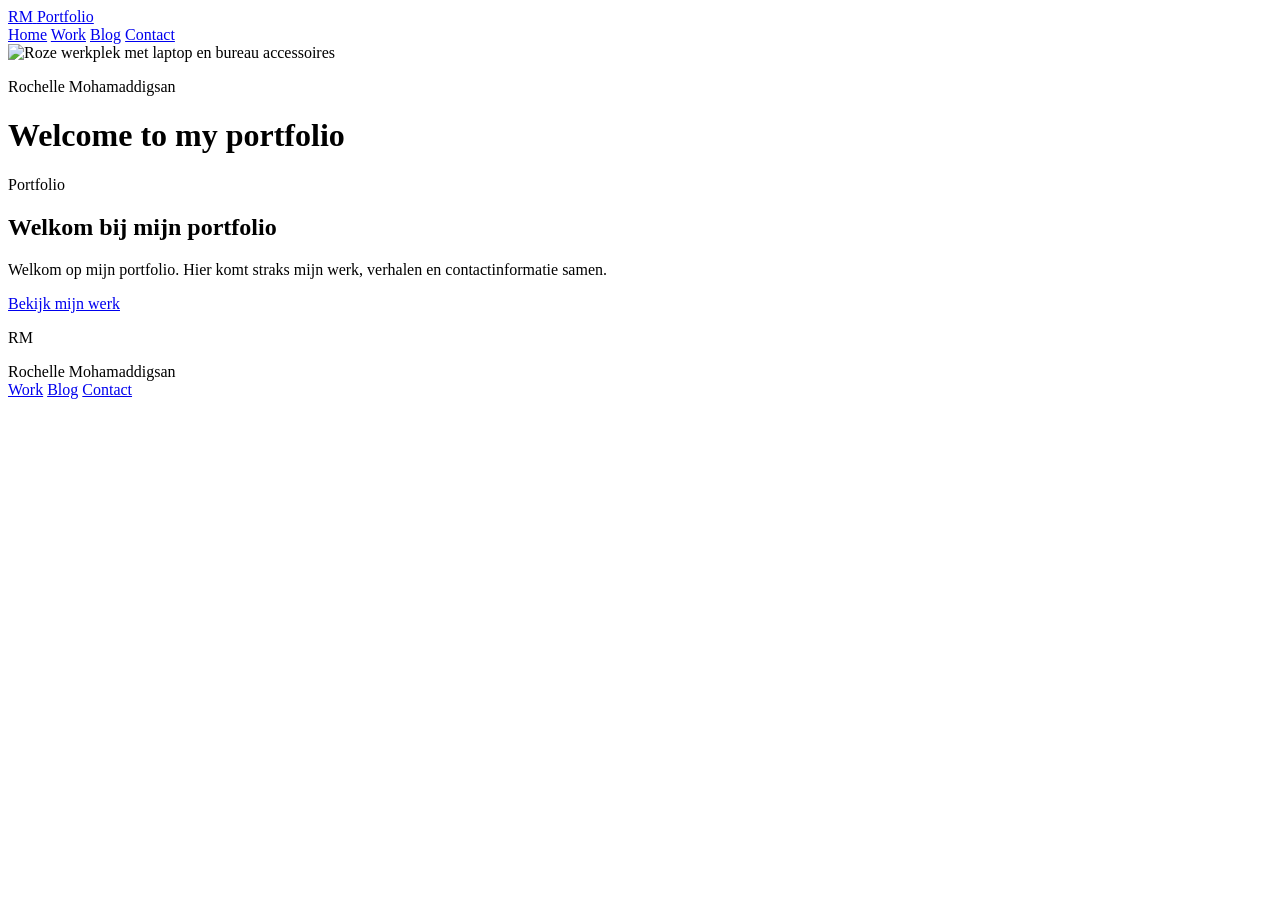
==== index.html @ f8901129 "Add files via upload" ====
<!DOCTYPE html>
<html lang="nl">
<head>
  <meta charset="UTF-8">
  <meta name="viewport" content="width=device-width, initial-scale=1.0">
  <title>RM Portfolio</title>
  <link rel="stylesheet" href="css/main.css">
</head>
<body>
  <aside class="side-nav" aria-label="Hoofdnavigatie">
    <a href="index.html" class="nav-brand" aria-label="RM Portfolio home">
      <span class="brand-mark">RM</span>
      <span class="brand-text">Portfolio</span>
    </a>
 
    <nav class="nav-menu">
      <a href="index.html" class="active">Home</a>
      <a href="work.html">Work</a>
      <a href="blog.html">Blog</a>
      <a href="contact.html">Contact</a>
    </nav>
  </aside>
 
  <header class="site-header">
    <img class="header-image" src="img/Portfolio Header.png" alt="Roze werkplek met laptop en bureau accessoires">
    <div class="page-header-title">
      <p>Rochelle Mohamaddigsan</p>
    </div>
    <div class="hero-welcome">
      <h1>Welcome to my portfolio</h1>
    </div>
  </header>
 
  <main class="home-content">
    <section class="intro">
      <p class="eyebrow">Portfolio</p>
      <h1>Welkom bij mijn portfolio</h1>
      <p>
        Welkom op mijn portfolio. Hier komt straks mijn werk, verhalen en contactinformatie samen.
      </p>
      <a class="primary-link" href="work.html">Bekijk mijn werk</a>
    </section>
  </main>
 
  <footer class="site-footer">
    <p>RM</p>
    <span>Rochelle Mohamaddigsan</span>
    <nav aria-label="Footer navigatie">
      <a href="work.html">Work</a>
      <a href="blog.html">Blog</a>
      <a href="contact.html">Contact</a>
    </nav>
  </footer>
</body>
</html>
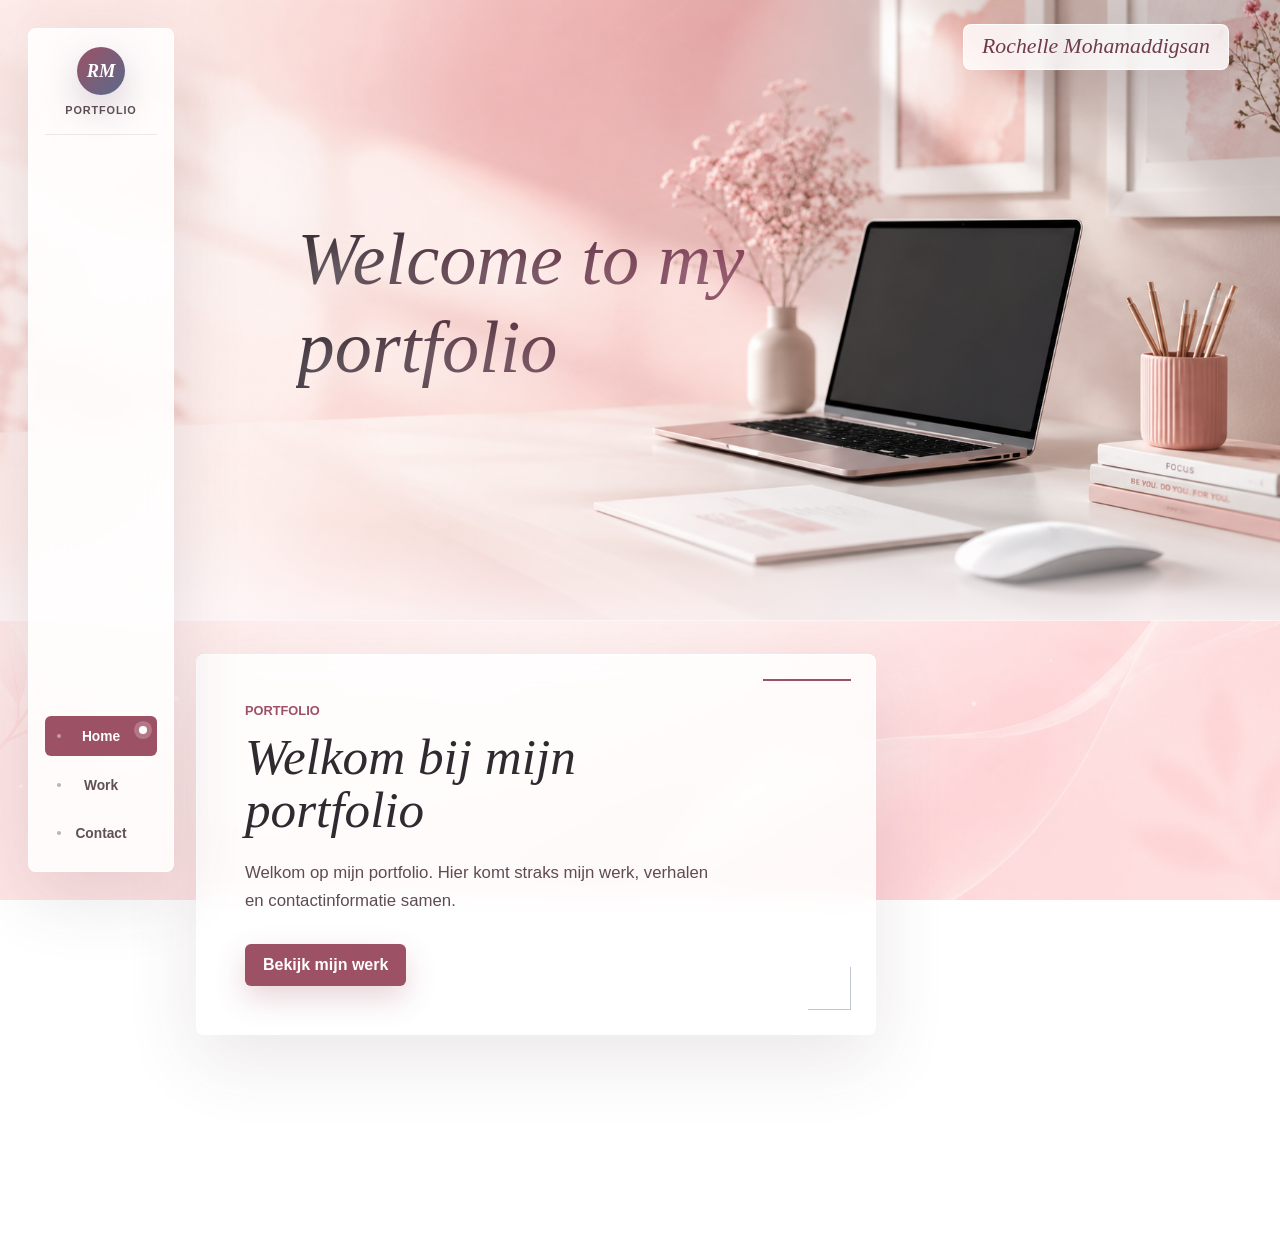
==== commit 1a3a6466: "commit" ====
--- a/index.html
+++ b/index.html
@@ -16,13 +16,12 @@
     <nav class="nav-menu">
       <a href="index.html" class="active">Home</a>
       <a href="work.html">Work</a>
-      <a href="blog.html">Blog</a>
       <a href="contact.html">Contact</a>
     </nav>
   </aside>
  
   <header class="site-header">
-    <img class="header-image" src="img/Portfolio Header.png" alt="Roze werkplek met laptop en bureau accessoires">
+    <img class="header-image" src="img/portfolio-header.png" alt="Roze werkplek met laptop en bureau accessoires">
     <div class="page-header-title">
       <p>Rochelle Mohamaddigsan</p>
     </div>
@@ -47,7 +46,6 @@
     <span>Rochelle Mohamaddigsan</span>
     <nav aria-label="Footer navigatie">
       <a href="work.html">Work</a>
-      <a href="blog.html">Blog</a>
       <a href="contact.html">Contact</a>
     </nav>
   </footer>
--- a/css/main.css
+++ b/css/main.css
@@ -0,0 +1,1538 @@
+* { 
+  box-sizing: border-box; 
+} 
+ 
+/* Base */ 
+ 
+html { 
+  min-height: 100%; 
+} 
+ 
+body { 
+  min-height: 100vh; 
+  margin: 0; 
+  color: #2f2930; 
+  font-family: "Segoe UI", Arial, sans-serif; 
+  background-image: url("../img/portfolio-background.png"); 
+  background-size: cover; 
+  background-position: center; 
+  background-attachment: fixed; 
+} 
+ 
+body::before { 
+  position: fixed; 
+  z-index: -1; 
+  inset: 0; 
+  content: ""; 
+  background: rgba(255, 248, 250, 0.34); 
+} 
+ 
+a { 
+  color: inherit; 
+  text-decoration: none; 
+} 
+ 
+/* Sidebar navigation */ 
+ 
+.side-nav { 
+  position: fixed; 
+  z-index: 5; 
+  top: 28px; 
+  left: 28px; 
+  display: flex; 
+  flex-direction: column; 
+  justify-content: space-between; 
+  width: 146px; 
+  min-height: calc(100vh - 56px); 
+  padding: 18px 16px; 
+  color: #40343a; 
+  background: rgba(255, 255, 255, 0.84); 
+  border: 1px solid rgba(255, 255, 255, 0.96); 
+  border-radius: 8px; 
+  box-shadow: 0 24px 70px rgba(80, 58, 68, 0.14); 
+  backdrop-filter: blur(18px); 
+} 
+ 
+.nav-brand { 
+  display: grid; 
+  justify-items: center; 
+  gap: 9px; 
+  padding-bottom: 18px; 
+  text-align: center; 
+  border-bottom: 1px solid rgba(95, 81, 87, 0.12); 
+} 
+ 
+.brand-mark { 
+  display: grid; 
+  place-items: center; 
+  width: 48px; 
+  height: 48px; 
+  min-height: 0; 
+  padding: 0; 
+  color: #fff; 
+  font-family: Georgia, "Times New Roman", serif; 
+  font-size: 1.15rem; 
+  font-style: italic; 
+  font-weight: 600; 
+  line-height: 1; 
+  background: linear-gradient(135deg, #9d5165, #596a8c); 
+  border-radius: 50%; 
+  box-shadow: 0 14px 36px rgba(120, 85, 115, 0.28); 
+} 
+ 
+.brand-text { 
+  color: #5d4d54; 
+  font-size: 0.68rem; 
+  font-weight: 700; 
+  letter-spacing: 0.08em; 
+  text-transform: uppercase; 
+} 
+ 
+.nav-menu { 
+  display: grid; 
+  gap: 8px; 
+} 
+ 
+.nav-menu a { 
+  position: relative; 
+  display: flex; 
+  align-items: center; 
+  min-height: 40px; 
+  justify-content: center; 
+  padding: 0 12px; 
+  overflow: hidden; 
+  color: #5f5157; 
+  font-size: 0.86rem; 
+  font-weight: 600; 
+  border-radius: 6px; 
+  transition: color 180ms ease, background 180ms ease, transform 180ms ease; 
+} 
+ 
+.nav-menu a::before { 
+  position: absolute; 
+  left: 12px; 
+  width: 4px; 
+  height: 4px; 
+  margin-right: 0; 
+  content: ""; 
+  background: currentColor; 
+  border-radius: 50%; 
+  opacity: 0.42; 
+} 
+ 
+.nav-menu a:hover, 
+.nav-menu a.active { 
+  color: #fff; 
+  background: #9d5165; 
+  transform: translateY(-1px); 
+} 
+ 
+.nav-menu a.active::after { 
+  position: absolute; 
+  top: 10px; 
+  right: 10px; 
+  width: 8px; 
+  height: 8px; 
+  content: ""; 
+  background: #fff; 
+  border-radius: 50%; 
+  box-shadow: 0 0 0 5px rgba(255, 255, 255, 0.22); 
+} 
+ 
+.nav-duck { 
+  position: relative; 
+  padding: 10px 8px; 
+  overflow: hidden; 
+  text-align: center; 
+  background: #fff4bc; 
+  border: 2px solid rgba(237, 190, 69, 0.58); 
+  border-radius: 8px; 
+  box-shadow: 0 12px 28px rgba(179, 122, 35, 0.14); 
+} 
+ 
+.nav-duck p { 
+  position: relative; 
+  z-index: 1; 
+  margin: 6px 0 0; 
+  color: #8c5b18; 
+  font-family: "Trebuchet MS", "Segoe UI", Arial, sans-serif; 
+  font-size: 0.78rem; 
+  font-weight: 700; 
+  line-height: 1.15; 
+} 
+ 
+.nav-duck img { 
+  position: relative; 
+  z-index: 1; 
+  display: block; 
+  width: 48px; 
+  height: 48px; 
+  margin: 0 auto; 
+  object-fit: contain; 
+  transform: rotate(-5deg); 
+  filter: drop-shadow(0 8px 10px rgba(140, 91, 24, 0.18)); 
+  animation: duckyBob 3.2s ease-in-out infinite; 
+} 
+ 
+.nav-duck:hover img { 
+  animation: duckyWave 650ms ease-in-out infinite; 
+} 
+ 
+.nav-duck::after { 
+  display: block; 
+  position: absolute; 
+  right: 10px; 
+  bottom: 30px; 
+  width: 14px; 
+  height: 8px; 
+  margin: 0; 
+  content: ""; 
+  background: rgba(255, 255, 255, 0.7); 
+  border-radius: 50%; 
+} 
+ 
+.nav-duck::before { 
+  position: absolute; 
+  top: 8px; 
+  right: 10px; 
+  content: "quack"; 
+  color: rgba(140, 91, 24, 0.5); 
+  font-size: 0.58rem; 
+  font-weight: 800; 
+  transform: rotate(10deg); 
+} 
+ 
+/* Decorative right-side accent */ 
+ 
+.page-side-accent { 
+  position: fixed; 
+  z-index: 4; 
+  right: 24px; 
+  top: 190px; 
+  display: grid; 
+  gap: 12px; 
+  width: 116px; 
+  pointer-events: none; 
+} 
+ 
+.page-side-accent::before { 
+  position: absolute; 
+  top: -34px; 
+  right: 12px; 
+  width: 56px; 
+  height: 56px; 
+  content: ""; 
+  background: 
+    radial-gradient(circle at 30% 35%, #fff 0 6px, transparent 7px), 
+    radial-gradient(circle at 68% 68%, rgba(157, 81, 101, 0.22) 0 9px, transparent 10px), 
+    rgba(255, 255, 255, 0.58); 
+  border: 1px solid rgba(255, 255, 255, 0.78); 
+  border-radius: 50%; 
+  box-shadow: 0 16px 42px rgba(88, 60, 72, 0.1); 
+  backdrop-filter: blur(10px); 
+} 
+ 
+.page-side-accent::after { 
+  position: absolute; 
+  right: 42px; 
+  bottom: -46px; 
+  width: 8px; 
+  height: 8px; 
+  content: ""; 
+  background: #9d5165; 
+  border-radius: 50%; 
+  box-shadow: 
+    18px 16px 0 rgba(89, 106, 140, 0.42), 
+    -14px 34px 0 rgba(157, 81, 101, 0.34), 
+    10px 54px 0 rgba(217, 166, 58, 0.42); 
+} 
+ 
+.page-side-accent span { 
+  display: block; 
+  padding: 12px 10px; 
+  color: #6f3b4d; 
+  font-family: Georgia, "Times New Roman", serif; 
+  font-size: 0.95rem; 
+  font-style: italic; 
+  text-align: center; 
+  background: rgba(255, 255, 255, 0.72); 
+  border: 1px solid rgba(255, 255, 255, 0.88); 
+  border-radius: 8px; 
+  box-shadow: 0 16px 42px rgba(88, 60, 72, 0.1); 
+  backdrop-filter: blur(12px); 
+} 
+ 
+.page-side-accent span:nth-child(2) { 
+  transform: translateX(-14px); 
+} 
+ 
+.page-side-accent span:nth-child(3) { 
+  transform: translateX(6px); 
+} 
+ 
+/* Page hero */ 
+ 
+.site-header { 
+  position: relative; 
+  width: 100%; 
+  margin-left: 0; 
+} 
+ 
+.site-header::after { 
+  position: absolute; 
+  right: 0; 
+  bottom: -1px; 
+  left: 0; 
+  display: block; 
+  height: 96px; 
+  content: ""; 
+  pointer-events: none; 
+  background: linear-gradient(180deg, rgba(255, 248, 250, 0), rgba(255, 248, 250, 0.76)); 
+} 
+ 
+.header-image { 
+  display: block; 
+  width: 100%; 
+  height: clamp(320px, 56vw, 620px); 
+  object-fit: cover; 
+  object-position: center; 
+} 
+ 
+.page-header-title { 
+  position: absolute; 
+  z-index: 1; 
+  top: 24px; 
+  right: clamp(24px, 4vw, 56px); 
+  max-width: min(720px, calc(100% - 56px)); 
+  color: #5f3d49; 
+} 
+ 
+.page-header-title p { 
+  margin: 0; 
+  padding: 11px 18px; 
+  color: #6f3b4d; 
+  font-family: Georgia, "Times New Roman", serif; 
+  font-size: clamp(1rem, 1.7vw, 1.55rem); 
+  font-style: italic; 
+  font-weight: 500; 
+  line-height: 1; 
+  background: rgba(255, 255, 255, 0.82); 
+  border: 1px solid rgba(255, 255, 255, 0.86); 
+  border-radius: 8px; 
+  box-shadow: 0 16px 42px rgba(86, 58, 69, 0.12); 
+  backdrop-filter: blur(10px); 
+} 
+ 
+.hero-welcome { 
+  position: absolute; 
+  z-index: 1; 
+  top: 50%; 
+  left: clamp(220px, 22vw, 360px); 
+  width: min(560px, calc(100% - 260px)); 
+  padding: 12px 26px 20px 14px; 
+  color: #3f3138; 
+  transform: translateY(-50%); 
+} 
+ 
+.hero-welcome h1 { 
+  display: block; 
+  max-width: 13ch; 
+  margin: 0; 
+  padding: 4px 10px 8px 2px; 
+  font-family: Georgia, "Times New Roman", serif; 
+  font-size: clamp(2.7rem, 5.8vw, 5.35rem); 
+  font-style: italic; 
+  font-weight: 500; 
+  line-height: 1.18; 
+  background: linear-gradient(90deg, #342931 0%, #8b405a 42%, #596a8c 64%, #342931 100%); 
+  background-size: 240% 100%; 
+  -webkit-background-clip: text; 
+  background-clip: text; 
+  color: transparent; 
+  letter-spacing: 0; 
+  text-shadow: 0 12px 32px rgba(255, 255, 255, 0.72); 
+  animation: heroTitleIn 900ms cubic-bezier(0.2, 0.8, 0.2, 1) both, heroTitleGlow 7s ease-in-out 1.1s infinite; 
+} 
+ 
+@keyframes heroTitleIn { 
+  from { 
+    opacity: 0; 
+    transform: translateY(18px); 
+  } 
+ 
+  to { 
+    opacity: 1; 
+    transform: translateY(0); 
+  } 
+} 
+ 
+@keyframes heroTitleGlow { 
+  0%, 
+  100% { 
+    background-position: 0% 50%; 
+  } 
+ 
+  50% { 
+    background-position: 100% 50%; 
+  } 
+} 
+ 
+@media (prefers-reduced-motion: reduce) { 
+  .hero-welcome h1, 
+  .nav-duck img, 
+  .profile-ducky, 
+  .contact-walking-ducky, 
+  .nav-duck:hover img, 
+  .profile-card:hover .profile-ducky { 
+    animation: none; 
+  } 
+} 
+ 
+/* Main layout */ 
+ 
+.home-content { 
+  width: min(900px, calc(100% - 236px)); 
+  margin: 0 0 0 196px; 
+  padding: clamp(18px, 3vw, 34px) 0 clamp(52px, 8vw, 104px); 
+} 
+ 
+.intro { 
+  position: relative; 
+  max-width: 680px; 
+  min-height: 280px; 
+  padding: clamp(28px, 4vw, 48px); 
+  overflow: hidden; 
+  background: rgba(255, 255, 255, 0.84); 
+  border: 1px solid rgba(255, 255, 255, 0.94); 
+  border-radius: 8px; 
+  box-shadow: 0 24px 72px rgba(88, 60, 72, 0.12); 
+  backdrop-filter: blur(12px); 
+} 
+ 
+.intro::before { 
+  position: absolute; 
+  top: 24px; 
+  right: 24px; 
+  width: 88px; 
+  height: 2px; 
+  content: ""; 
+  background: #9d5165; 
+} 
+ 
+.intro::after { 
+  position: absolute; 
+  right: 24px; 
+  bottom: 24px; 
+  width: 42px; 
+  height: 42px; 
+  content: ""; 
+  border-right: 1px solid rgba(93, 104, 138, 0.38); 
+  border-bottom: 1px solid rgba(93, 104, 138, 0.38); 
+} 
+ 
+/* Home: profile */ 
+ 
+.profile-card { 
+  position: relative; 
+  display: grid; 
+  grid-template-columns: minmax(0, 1fr) 220px; 
+  gap: clamp(24px, 4vw, 42px); 
+  align-items: start; 
+  max-width: 860px; 
+  margin-top: 28px; 
+  padding: clamp(26px, 4vw, 46px); 
+  color: #4c3d44; 
+  background: rgba(255, 255, 255, 0.86); 
+  border: 1px solid rgba(255, 255, 255, 0.94); 
+  border-radius: 8px; 
+  box-shadow: 0 24px 72px rgba(88, 60, 72, 0.12); 
+  backdrop-filter: blur(12px); 
+} 
+ 
+.profile-card::before { 
+  position: absolute; 
+  top: 24px; 
+  right: 24px; 
+  width: 88px; 
+  height: 2px; 
+  content: ""; 
+  background: #9d5165; 
+} 
+ 
+.profile-card p:not(.eyebrow) { 
+  max-width: 76ch; 
+  margin: 0; 
+  font-size: 1rem; 
+  line-height: 1.85; 
+  overflow-wrap: break-word; 
+} 
+ 
+.profile-text, 
+.project-content, 
+.contact-copy, 
+.contact-details { 
+  min-width: 0; 
+} 
+ 
+.profile-card p:not(.eyebrow) + p { 
+  margin-top: 18px; 
+} 
+ 
+.profile-photo-placeholder { 
+  position: relative; 
+  display: grid; 
+  place-items: center; 
+  width: 100%; 
+  aspect-ratio: 4 / 5; 
+  overflow: visible; 
+  color: #8a5264; 
+  font-family: Georgia, "Times New Roman", serif; 
+  font-size: 1.25rem; 
+  font-style: italic; 
+  background: 
+    linear-gradient(135deg, rgba(157, 81, 101, 0.14), rgba(89, 106, 140, 0.14)), 
+    rgba(255, 248, 250, 0.88); 
+  border: 1px dashed rgba(157, 81, 101, 0.44); 
+  border-radius: 8px; 
+} 
+ 
+.profile-photo-placeholder::before, 
+.profile-photo-placeholder::after { 
+  position: absolute; 
+  content: ""; 
+  border-radius: 50%; 
+} 
+ 
+.profile-photo-placeholder::before { 
+  top: 26%; 
+  width: 58px; 
+  height: 58px; 
+  background: rgba(157, 81, 101, 0.2); 
+} 
+ 
+.profile-photo-placeholder::after { 
+  bottom: 20%; 
+  width: 118px; 
+  height: 74px; 
+  background: rgba(157, 81, 101, 0.16); 
+} 
+ 
+.profile-photo-placeholder span { 
+  position: relative; 
+  z-index: 1; 
+  margin-top: 116px; 
+} 
+ 
+.profile-photo-placeholder.has-profile-photo { 
+  background: #fff; 
+  border-style: solid; 
+} 
+ 
+.profile-photo-placeholder.has-profile-photo::before, 
+.profile-photo-placeholder.has-profile-photo::after { 
+  display: none; 
+} 
+ 
+.profile-photo { 
+  display: block; 
+  width: 100%; 
+  height: 100%; 
+  object-fit: cover; 
+  object-position: center; 
+  border-radius: 8px; 
+} 
+ 
+.profile-ducky { 
+  position: absolute; 
+  z-index: 2; 
+  right: -42px; 
+  bottom: -18px; 
+  width: 92px; 
+  height: 92px; 
+  object-fit: contain; 
+  filter: drop-shadow(0 14px 18px rgba(92, 62, 74, 0.18)); 
+  transform: rotate(3deg); 
+  animation: profileDuckyPeek 4s ease-in-out infinite; 
+} 
+ 
+.profile-card:hover .profile-ducky { 
+  animation: profileDuckyWave 900ms ease-in-out infinite; 
+} 
+ 
+@keyframes duckyBob { 
+  0%, 
+  100% { 
+    transform: translateY(0) rotate(-5deg); 
+  } 
+ 
+  50% { 
+    transform: translateY(-6px) rotate(2deg); 
+  } 
+} 
+ 
+@keyframes duckyWave { 
+  0%, 
+  100% { 
+    transform: translateY(-2px) rotate(-8deg) scale(1); 
+  } 
+ 
+  50% { 
+    transform: translateY(-7px) rotate(8deg) scale(1.06); 
+  } 
+} 
+ 
+@keyframes profileDuckyPeek { 
+  0%, 
+  100% { 
+    transform: translateY(0) rotate(3deg); 
+  } 
+ 
+  45% { 
+    transform: translateY(-8px) rotate(-4deg); 
+  } 
+ 
+  60% { 
+    transform: translateY(-5px) rotate(5deg); 
+  } 
+} 
+ 
+@keyframes profileDuckyWave { 
+  0%, 
+  100% { 
+    transform: translateY(-4px) rotate(3deg) scale(1); 
+  } 
+ 
+  50% { 
+    transform: translateY(-12px) rotate(-10deg) scale(1.05); 
+  } 
+} 
+ 
+/* Home: skills */ 
+ 
+.skills-section { 
+  max-width: 900px; 
+  margin-top: 28px; 
+  padding: clamp(26px, 4vw, 46px); 
+  background: rgba(255, 255, 255, 0.82); 
+  border: 1px solid rgba(255, 255, 255, 0.94); 
+  border-radius: 8px; 
+  box-shadow: 0 24px 72px rgba(88, 60, 72, 0.12); 
+  backdrop-filter: blur(12px); 
+} 
+ 
+.section-heading { 
+  display: flex; 
+  align-items: end; 
+  justify-content: space-between; 
+  gap: 24px; 
+  margin-bottom: 24px; 
+  border-bottom: 1px solid rgba(95, 81, 87, 0.14); 
+  padding-bottom: 18px; 
+} 
+ 
+.section-heading .eyebrow { 
+  margin-bottom: 0; 
+} 
+ 
+.section-heading h2 { 
+  margin: 0; 
+  color: #3f3138; 
+  font-family: Georgia, "Times New Roman", serif; 
+  font-size: clamp(1.8rem, 3.2vw, 3rem); 
+  font-style: italic; 
+  font-weight: 500; 
+  line-height: 1; 
+} 
+ 
+.skills-grid { 
+  display: grid; 
+  grid-template-columns: repeat(3, 1fr); 
+  gap: 14px; 
+} 
+ 
+.skill-item { 
+  min-height: 180px; 
+  padding: 20px; 
+  background: rgba(255, 248, 250, 0.72); 
+  border: 1px solid rgba(157, 81, 101, 0.14); 
+  border-radius: 8px; 
+} 
+ 
+.skill-item span { 
+  display: inline-block; 
+  margin-bottom: 22px; 
+  color: #9d5165; 
+  font-family: Georgia, "Times New Roman", serif; 
+  font-size: 0.95rem; 
+  font-style: italic; 
+} 
+ 
+.skill-item h3 { 
+  margin: 0; 
+  color: #3f3138; 
+  font-size: 1rem; 
+  font-weight: 600; 
+} 
+ 
+.skill-item p { 
+  margin: 12px 0 0; 
+  color: #5f4b52; 
+  font-size: 0.92rem; 
+  line-height: 1.6; 
+} 
+ 
+.eyebrow { 
+  margin: 0 0 12px; 
+  color: #9d5165; 
+  font-size: 0.8rem; 
+  font-weight: 600; 
+  text-transform: uppercase; 
+} 
+ 
+h1 { 
+  max-width: 16ch; 
+  margin: 0; 
+  font-family: Georgia, "Times New Roman", serif; 
+  font-size: clamp(2rem, 4vw, 3.4rem); 
+  font-style: italic; 
+  font-weight: 500; 
+  line-height: 1.04; 
+} 
+ 
+.intro p:not(.eyebrow) { 
+  max-width: 50ch; 
+  margin: 22px 0 0; 
+  color: #5f4b52; 
+  font-size: 1.05rem; 
+  line-height: 1.7; 
+} 
+ 
+.primary-link { 
+  display: inline-flex; 
+  margin-top: 28px; 
+  padding: 12px 18px; 
+  color: #fff; 
+  font-weight: 600; 
+  background: #9d5165; 
+  border-radius: 6px; 
+  box-shadow: 0 12px 30px rgba(157, 81, 101, 0.24); 
+  transition: background 180ms ease, transform 180ms ease; 
+} 
+ 
+.primary-link:hover { 
+  background: #7f4057; 
+  transform: translateY(-1px); 
+} 
+ 
+/* Contact page */ 
+ 
+.contact-card { 
+  position: relative; 
+  display: grid; 
+  grid-template-columns: minmax(0, 1fr) 230px; 
+  gap: clamp(24px, 4vw, 44px); 
+  max-width: 900px; 
+  padding: clamp(28px, 4vw, 48px); 
+  background: rgba(255, 255, 255, 0.86); 
+  border: 1px solid rgba(255, 255, 255, 0.94); 
+  border-radius: 8px; 
+  box-shadow: 0 24px 72px rgba(88, 60, 72, 0.12); 
+  backdrop-filter: blur(12px); 
+} 
+ 
+.contact-walking-ducky { 
+  position: absolute; 
+  z-index: 0; 
+  top: 18px; 
+  right: 26px; 
+  width: 148px; 
+  height: 148px; 
+  object-fit: contain; 
+  opacity: 0.92; 
+  pointer-events: none; 
+  filter: drop-shadow(0 14px 18px rgba(92, 62, 74, 0.16)); 
+  transform: rotate(2deg); 
+} 
+ 
+.contact-copy { 
+  position: relative; 
+  z-index: 1; 
+  grid-column: 1 / -1; 
+  max-width: 560px; 
+  border-bottom: 1px solid rgba(95, 81, 87, 0.14); 
+  padding-bottom: 22px; 
+} 
+ 
+.contact-copy h1 { 
+  max-width: none; 
+} 
+ 
+.contact-copy p:not(.eyebrow) { 
+  max-width: 50ch; 
+  margin: 16px 0 0; 
+  color: #5f4b52; 
+  line-height: 1.7; 
+} 
+ 
+.contact-details { 
+  display: grid; 
+  gap: 14px; 
+} 
+ 
+.contact-details div { 
+  display: grid; 
+  grid-template-columns: 100px minmax(0, 1fr); 
+  gap: 18px; 
+  align-items: center; 
+  padding: 16px 0; 
+  border-bottom: 1px solid rgba(95, 81, 87, 0.12); 
+} 
+ 
+.contact-details span { 
+  color: #9d5165; 
+  font-size: 0.78rem; 
+  font-weight: 700; 
+  text-transform: uppercase; 
+} 
+ 
+.contact-details p { 
+  margin: 0; 
+  color: #3f3138; 
+  font-size: 1rem; 
+  line-height: 1.45; 
+  overflow-wrap: anywhere; 
+} 
+ 
+.contact-details a { 
+  color: #3f3138; 
+} 
+ 
+.contact-details a:hover { 
+  color: #9d5165; 
+} 
+ 
+.contact-mark { 
+  display: grid; 
+  align-content: center; 
+  min-height: 260px; 
+  padding: 24px; 
+  text-align: center; 
+  background: 
+    linear-gradient(135deg, rgba(157, 81, 101, 0.12), rgba(89, 106, 140, 0.16)), 
+    rgba(255, 248, 250, 0.82); 
+  border: 1px solid rgba(157, 81, 101, 0.18); 
+  border-radius: 8px; 
+} 
+ 
+.contact-mark span { 
+  display: grid; 
+  place-items: center; 
+  width: 86px; 
+  height: 86px; 
+  margin: 0 auto 18px; 
+  color: #fff; 
+  font-family: Georgia, "Times New Roman", serif; 
+  font-size: 2rem; 
+  font-style: italic; 
+  background: linear-gradient(135deg, #9d5165, #596a8c); 
+  border-radius: 50%; 
+  box-shadow: 0 16px 38px rgba(92, 62, 74, 0.18); 
+} 
+ 
+.contact-mark p { 
+  margin: 0; 
+  color: #5f4b52; 
+  font-family: Georgia, "Times New Roman", serif; 
+  font-size: 1rem; 
+  font-style: italic; 
+  line-height: 1.35; 
+} 
+ 
+/* Work page */ 
+ 
+.work-intro { 
+  max-width: 760px; 
+  padding: clamp(28px, 4vw, 46px); 
+  background: rgba(255, 255, 255, 0.86); 
+  border: 1px solid rgba(255, 255, 255, 0.94); 
+  border-radius: 8px; 
+  box-shadow: 0 24px 72px rgba(88, 60, 72, 0.12); 
+  backdrop-filter: blur(12px); 
+} 
+ 
+.work-intro h1 { 
+  max-width: 13ch; 
+} 
+ 
+.work-intro p:not(.eyebrow) { 
+  max-width: 58ch; 
+  margin: 18px 0 0; 
+  color: #5f4b52; 
+  line-height: 1.7; 
+} 
+ 
+.project-showcase { 
+  max-width: 900px; 
+  margin-top: 28px; 
+} 
+ 
+.project-card { 
+  overflow: hidden; 
+  background: rgba(255, 255, 255, 0.86); 
+  border: 1px solid rgba(255, 255, 255, 0.94); 
+  border-radius: 8px; 
+  box-shadow: 0 24px 72px rgba(88, 60, 72, 0.12); 
+  backdrop-filter: blur(12px); 
+} 
+ 
+.text-project-card { 
+  position: relative; 
+} 
+ 
+.text-project-card::after { 
+  position: absolute; 
+  top: 24px; 
+  right: 24px; 
+  width: 56px; 
+  height: 56px; 
+  content: ""; 
+  border-top: 1px solid rgba(157, 81, 101, 0.25); 
+  border-right: 1px solid rgba(157, 81, 101, 0.25); 
+} 
+ 
+.featured-project { 
+  display: grid; 
+  grid-template-columns: minmax(0, 1.1fr) minmax(280px, 0.9fr); 
+} 
+ 
+.project-grid { 
+  display: grid; 
+  grid-template-columns: repeat(2, minmax(0, 1fr)); 
+  align-items: start; 
+  gap: 20px; 
+  margin-top: 20px; 
+} 
+ 
+.project-stack { 
+  display: grid; 
+  gap: 20px; 
+} 
+ 
+.project-image-placeholder { 
+  position: relative; 
+  display: grid; 
+  place-items: center; 
+  min-height: 360px; 
+  color: #8a5264; 
+  font-family: Georgia, "Times New Roman", serif; 
+  font-size: 1.25rem; 
+  font-style: italic; 
+  background: 
+    linear-gradient(135deg, rgba(157, 81, 101, 0.14), rgba(89, 106, 140, 0.16)), 
+    rgba(255, 248, 250, 0.9); 
+  border-right: 1px dashed rgba(157, 81, 101, 0.24); 
+} 
+ 
+.project-image-placeholder.small { 
+  min-height: 180px; 
+  border-right: 0; 
+  border-bottom: 1px dashed rgba(157, 81, 101, 0.24); 
+} 
+ 
+.project-image-placeholder::before { 
+  position: absolute; 
+  inset: 22px; 
+  content: ""; 
+  border: 1px dashed rgba(157, 81, 101, 0.32); 
+  border-radius: 8px; 
+} 
+ 
+.project-image-placeholder::after { 
+  position: absolute; 
+  width: 72px; 
+  height: 72px; 
+  content: ""; 
+  background: rgba(157, 81, 101, 0.14); 
+  border-radius: 50%; 
+  box-shadow: 54px 42px 0 rgba(89, 106, 140, 0.12); 
+} 
+ 
+.project-image-placeholder span { 
+  position: relative; 
+  z-index: 1; 
+  padding: 8px 12px; 
+  background: rgba(255, 255, 255, 0.7); 
+  border-radius: 6px; 
+} 
+ 
+.project-image-placeholder.has-image { 
+  overflow: hidden; 
+  background: #fff; 
+} 
+ 
+.project-image-placeholder.has-image::before, 
+.project-image-placeholder.has-image::after { 
+  display: none; 
+} 
+ 
+.project-image-placeholder.has-image img { 
+  width: 100%; 
+  height: 100%; 
+  min-height: inherit; 
+  object-fit: cover; 
+  object-position: center; 
+} 
+ 
+.airgesture-card .project-image-placeholder.small { 
+  height: 280px; 
+  min-height: 0; 
+} 
+ 
+.image-zoom { 
+  display: block; 
+  width: 100%; 
+  height: 100%; 
+  min-height: inherit; 
+  padding: 0; 
+  overflow: hidden; 
+  cursor: zoom-in; 
+  background: transparent; 
+  border: 0; 
+} 
+ 
+.image-zoom img { 
+  display: block; 
+  transition: filter 220ms ease, transform 220ms ease; 
+} 
+ 
+.image-zoom:hover img { 
+  filter: brightness(1.04); 
+  transform: scale(1.025); 
+} 
+ 
+.business-gallery { 
+  display: grid; 
+  grid-template-columns: repeat(3, 1fr); 
+  gap: 6px; 
+  padding: 6px; 
+  background: rgba(255, 248, 250, 0.9); 
+  border-bottom: 1px solid rgba(157, 81, 101, 0.14); 
+} 
+ 
+.business-gallery .image-zoom { 
+  min-height: 0; 
+  border-radius: 6px; 
+} 
+ 
+.business-gallery img { 
+  display: block; 
+  width: 100%; 
+  height: 126px; 
+  object-fit: cover; 
+  object-position: center; 
+} 
+ 
+.business-gallery .business-main { 
+  grid-column: 1 / -1; 
+} 
+ 
+.business-gallery .business-main img { 
+  height: 190px; 
+} 
+ 
+.lightbox { 
+  position: fixed; 
+  z-index: 20; 
+  inset: 0; 
+  display: none; 
+  place-items: center; 
+  padding: 32px; 
+  background: rgba(47, 41, 48, 0.82); 
+} 
+ 
+.lightbox.open { 
+  display: grid; 
+} 
+ 
+.lightbox img { 
+  max-width: min(92vw, 1100px); 
+  max-height: 84vh; 
+  object-fit: contain; 
+  border-radius: 8px; 
+  box-shadow: 0 24px 90px rgba(0, 0, 0, 0.34); 
+} 
+ 
+.lightbox-close { 
+  position: fixed; 
+  top: 22px; 
+  right: 22px; 
+  padding: 10px 14px; 
+  color: #3f3138; 
+  cursor: pointer; 
+  background: rgba(255, 255, 255, 0.9); 
+  border: 0; 
+  border-radius: 6px; 
+  font-weight: 700; 
+} 
+ 
+.project-content { 
+  padding: clamp(22px, 3vw, 34px); 
+} 
+ 
+.project-label { 
+  margin: 0 0 12px; 
+  color: #9d5165; 
+  font-size: 0.78rem; 
+  font-weight: 700; 
+  text-transform: uppercase; 
+} 
+ 
+.project-content h2 { 
+  margin: 0; 
+  color: #3f3138; 
+  font-family: Georgia, "Times New Roman", serif; 
+  font-size: clamp(1.6rem, 3vw, 2.6rem); 
+  font-style: italic; 
+  font-weight: 500; 
+  line-height: 1.05; 
+} 
+ 
+.project-content .experience-title { 
+  max-width: 14ch; 
+  font-size: clamp(1.45rem, 2.5vw, 2.2rem); 
+  line-height: 1.12; 
+} 
+ 
+.jci-title span { 
+  display: inline-block; 
+  color: #9d5165; 
+  font-family: "Segoe UI", Arial, sans-serif; 
+  font-size: 0.9em; 
+  font-style: normal; 
+  font-weight: 800; 
+  text-transform: uppercase; 
+} 
+ 
+.project-content p:not(.project-label) { 
+  margin: 12px 0 0; 
+  color: #5f4b52; 
+  font-size: 0.98rem; 
+  line-height: 1.7; 
+} 
+ 
+.project-meta { 
+  display: grid; 
+  grid-template-columns: repeat(2, minmax(0, 1fr)); 
+  gap: 14px; 
+  margin: 28px 0 0; 
+} 
+ 
+.project-meta div { 
+  padding-top: 14px; 
+  border-top: 1px solid rgba(95, 81, 87, 0.14); 
+} 
+ 
+.project-meta dt { 
+  color: #9d5165; 
+  font-size: 0.72rem; 
+  font-weight: 700; 
+  text-transform: uppercase; 
+} 
+ 
+.project-meta dd { 
+  margin: 6px 0 0; 
+  color: #3f3138; 
+} 
+ 
+/* Footer */ 
+ 
+.site-footer { 
+  display: flex; 
+  align-items: center; 
+  justify-content: space-between; 
+  gap: 24px; 
+  width: 100%; 
+  margin: 0; 
+  padding: 24px clamp(22px, 5vw, 64px) 24px 196px; 
+  color: #54464d; 
+  background: rgba(255, 255, 255, 0.9); 
+  border-top: 1px solid rgba(157, 81, 101, 0.12); 
+  box-shadow: 0 -18px 56px rgba(88, 60, 72, 0.06); 
+  backdrop-filter: blur(12px); 
+} 
+ 
+.footer-brand { 
+  display: flex; 
+  align-items: center; 
+  gap: 14px; 
+} 
+ 
+.footer-brand p { 
+  display: grid; 
+  place-items: center; 
+  width: 38px; 
+  height: 38px; 
+  margin: 0; 
+  color: #fff; 
+  font-family: Georgia, "Times New Roman", serif; 
+  font-style: italic; 
+  font-weight: 600; 
+  background: linear-gradient(135deg, #9d5165, #596a8c); 
+  border-radius: 50%; 
+} 
+ 
+.footer-brand span { 
+  display: block; 
+  color: #3f3138; 
+  font-family: Georgia, "Times New Roman", serif; 
+  font-size: 1.05rem; 
+  font-style: italic; 
+} 
+ 
+.footer-brand small { 
+  display: block; 
+  margin-top: 4px; 
+  color: #7a6870; 
+  font-size: 0.78rem; 
+} 
+ 
+.site-footer nav { 
+  display: flex; 
+  gap: 8px; 
+  margin-left: auto; 
+  font-size: 0.88rem; 
+} 
+ 
+.site-footer a { 
+  padding: 8px 10px; 
+  color: #7a5f68; 
+  border-radius: 6px; 
+  transition: color 180ms ease, background 180ms ease; 
+} 
+ 
+.site-footer a:hover { 
+  color: #9d5165; 
+  background: rgba(157, 81, 101, 0.08); 
+} 
+ 
+/* Responsive */ 
+ 
+@media (max-width: 900px) { 
+  body { 
+    background-attachment: scroll; 
+  } 
+ 
+  .side-nav { 
+    position: sticky; 
+    top: 0; 
+    left: 0; 
+    flex-direction: row; 
+    align-items: center; 
+    width: 100%; 
+    min-height: auto; 
+    padding: 12px 14px; 
+    border-width: 0 0 1px; 
+    border-radius: 0; 
+  } 
+ 
+  .nav-brand { 
+    display: flex; 
+    align-items: center; 
+    padding-bottom: 0; 
+    border-bottom: 0; 
+  } 
+ 
+  .brand-mark { 
+    width: 42px; 
+    height: 42px; 
+    min-height: 0; 
+    padding: 0; 
+    font-size: 0.98rem; 
+  } 
+ 
+  .brand-text { 
+    display: none; 
+  } 
+ 
+  .nav-menu { 
+    display: flex; 
+    gap: 4px; 
+  } 
+ 
+  .nav-menu a { 
+    min-height: 38px; 
+    padding: 0 10px; 
+    font-size: 0.86rem; 
+  } 
+ 
+  .nav-menu a::before, 
+  .nav-menu a.active::after { 
+    display: none; 
+  } 
+ 
+  .nav-menu a:hover, 
+  .nav-menu a.active { 
+    transform: none; 
+  } 
+ 
+  .nav-duck { 
+    display: none; 
+  } 
+ 
+  .site-header { 
+    width: 100%; 
+    margin-left: 0; 
+  } 
+ 
+  .header-image { 
+    height: clamp(300px, 58vw, 440px); 
+  } 
+ 
+  .page-header-title { 
+    top: 18px; 
+    right: 18px; 
+    max-width: calc(100% - 40px); 
+  } 
+ 
+  .page-header-title p { 
+    max-width: 190px; 
+    font-size: 0.92rem; 
+    line-height: 1.1; 
+  } 
+ 
+  .hero-welcome { 
+    top: 58%; 
+    left: 20px; 
+    width: min(320px, calc(100% - 40px)); 
+    padding: 8px 16px 14px 8px; 
+  } 
+ 
+  .hero-welcome h1 { 
+    font-size: clamp(2rem, 12vw, 3.2rem); 
+  } 
+ 
+  .home-content { 
+    width: min(calc(100% - 40px), 1120px); 
+    margin: 0 auto; 
+    padding-top: 32px; 
+  } 
+ 
+  .intro { 
+    padding: 24px; 
+  } 
+ 
+  .profile-card { 
+    display: flex; 
+    flex-direction: column; 
+    width: 100%; 
+    padding: 24px; 
+    overflow: hidden; 
+  } 
+ 
+  .profile-text { 
+    width: 100%; 
+    max-width: 100%; 
+  } 
+ 
+  .profile-card p:not(.eyebrow) { 
+    max-width: 100%; 
+    overflow-wrap: anywhere; 
+  } 
+ 
+  .profile-card::before { 
+    right: 20px; 
+    width: 44px; 
+  } 
+ 
+  .profile-photo-placeholder { 
+    order: -1; 
+    justify-self: start; 
+    max-width: 220px; 
+  } 
+ 
+  .profile-ducky { 
+    right: -28px; 
+    bottom: -14px; 
+    width: 76px; 
+    height: 76px; 
+  } 
+ 
+  .skills-section { 
+    width: 100%; 
+    padding: 24px; 
+  } 
+ 
+  .section-heading { 
+    align-items: start; 
+    flex-direction: column; 
+  } 
+ 
+  .skills-grid { 
+    grid-template-columns: repeat(2, minmax(0, 1fr)); 
+  } 
+ 
+  .contact-card { 
+    grid-template-columns: 1fr; 
+    width: 100%; 
+    padding: 24px; 
+  } 
+ 
+  .contact-walking-ducky { 
+    top: 18px; 
+    right: 18px; 
+    width: 92px; 
+    height: 92px; 
+  } 
+ 
+  .contact-copy { 
+    grid-column: auto; 
+  } 
+ 
+  .contact-details div { 
+    grid-template-columns: 1fr; 
+    gap: 6px; 
+  } 
+ 
+  .contact-mark { 
+    min-height: 200px; 
+  } 
+ 
+  .work-intro, 
+  .project-content { 
+    width: 100%; 
+    padding: 24px; 
+  } 
+ 
+  .featured-project, 
+  .project-grid { 
+    grid-template-columns: 1fr; 
+  } 
+ 
+  .project-image-placeholder { 
+    min-height: 240px; 
+    border-right: 0; 
+    border-bottom: 1px dashed rgba(157, 81, 101, 0.24); 
+  } 
+ 
+  .business-gallery img { 
+    height: 110px; 
+  } 
+ 
+  .business-gallery .business-main img { 
+    height: 180px; 
+  } 
+ 
+  .site-footer { 
+    flex-wrap: wrap; 
+    width: 100%; 
+    margin: 0; 
+    padding: 16px; 
+  } 
+ 
+  .site-footer nav { 
+    width: 100%; 
+    margin-left: 0; 
+  } 
+} 
+ 
+@media (max-width: 1180px) { 
+  .page-side-accent { 
+    display: none; 
+  } 
+} 
+ 
+@media (max-width: 560px) { 
+  .side-nav { 
+    display: grid; 
+    grid-template-columns: 1fr; 
+    justify-items: center; 
+    gap: 10px; 
+    padding: 10px 12px; 
+  } 
+ 
+  .nav-brand { 
+    justify-content: center; 
+  } 
+ 
+  .nav-menu { 
+    display: flex; 
+    flex-wrap: wrap; 
+    justify-content: center; 
+    gap: 4px; 
+    width: 100%; 
+  } 
+ 
+  .nav-menu a { 
+    min-height: 32px; 
+    padding: 0 10px; 
+    font-size: 0.78rem; 
+  } 
+ 
+  .page-header-title { 
+    top: 12px; 
+    right: auto; 
+    left: 14px; 
+  } 
+ 
+  .page-header-title p { 
+    max-width: 170px; 
+    padding: 9px 12px; 
+    font-size: 0.8rem; 
+  } 
+ 
+  .hero-welcome { 
+    top: 62%; 
+    left: 14px; 
+    width: min(300px, calc(100% - 28px)); 
+  } 
+ 
+  .hero-welcome h1 { 
+    max-width: 10ch; 
+    font-size: clamp(2rem, 13vw, 3rem); 
+    line-height: 1.14; 
+  } 
+ 
+  .profile-card, 
+  .skills-section, 
+  .work-intro, 
+  .contact-card { 
+    padding: 20px; 
+  } 
+ 
+  .profile-photo-placeholder { 
+    max-width: 190px; 
+  } 
+ 
+  .profile-ducky { 
+    right: -24px; 
+    bottom: -12px; 
+    width: 66px; 
+    height: 66px; 
+  } 
+ 
+  .skills-grid { 
+    grid-template-columns: 1fr; 
+  } 
+ 
+  .business-gallery { 
+    grid-template-columns: repeat(2, 1fr); 
+  } 
+ 
+  .business-gallery .business-main { 
+    grid-column: 1 / -1; 
+  } 
+ 
+  .contact-walking-ducky { 
+    width: 74px; 
+    height: 74px; 
+    opacity: 0.72; 
+  } 
+ 
+  .site-footer { 
+    gap: 12px; 
+  } 
+ 
+  .site-footer span { 
+    font-size: 0.95rem; 
+  } 
+} 
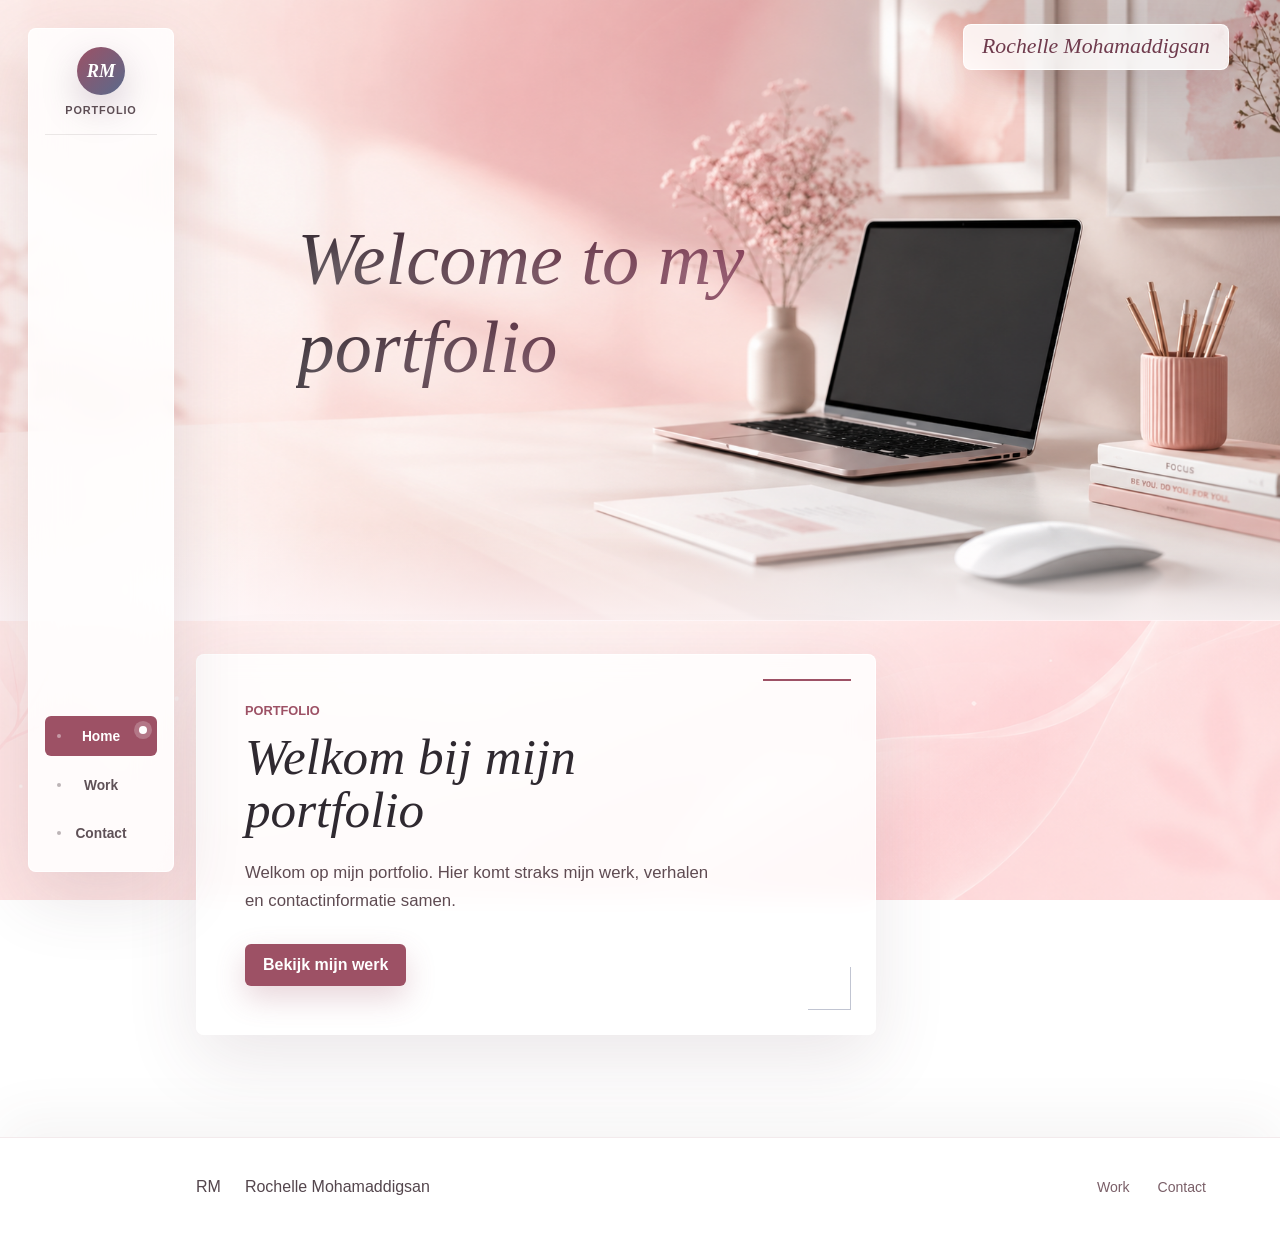
==== commit c3f07e21: "commit 1234567890abcdef1234567890abcdef12345678" ====
--- a/index.html
+++ b/index.html
@@ -49,5 +49,6 @@
       <a href="contact.html">Contact</a>
     </nav>
   </footer>
+  <script src="js/main.js"></script>
 </body>
 </html>
